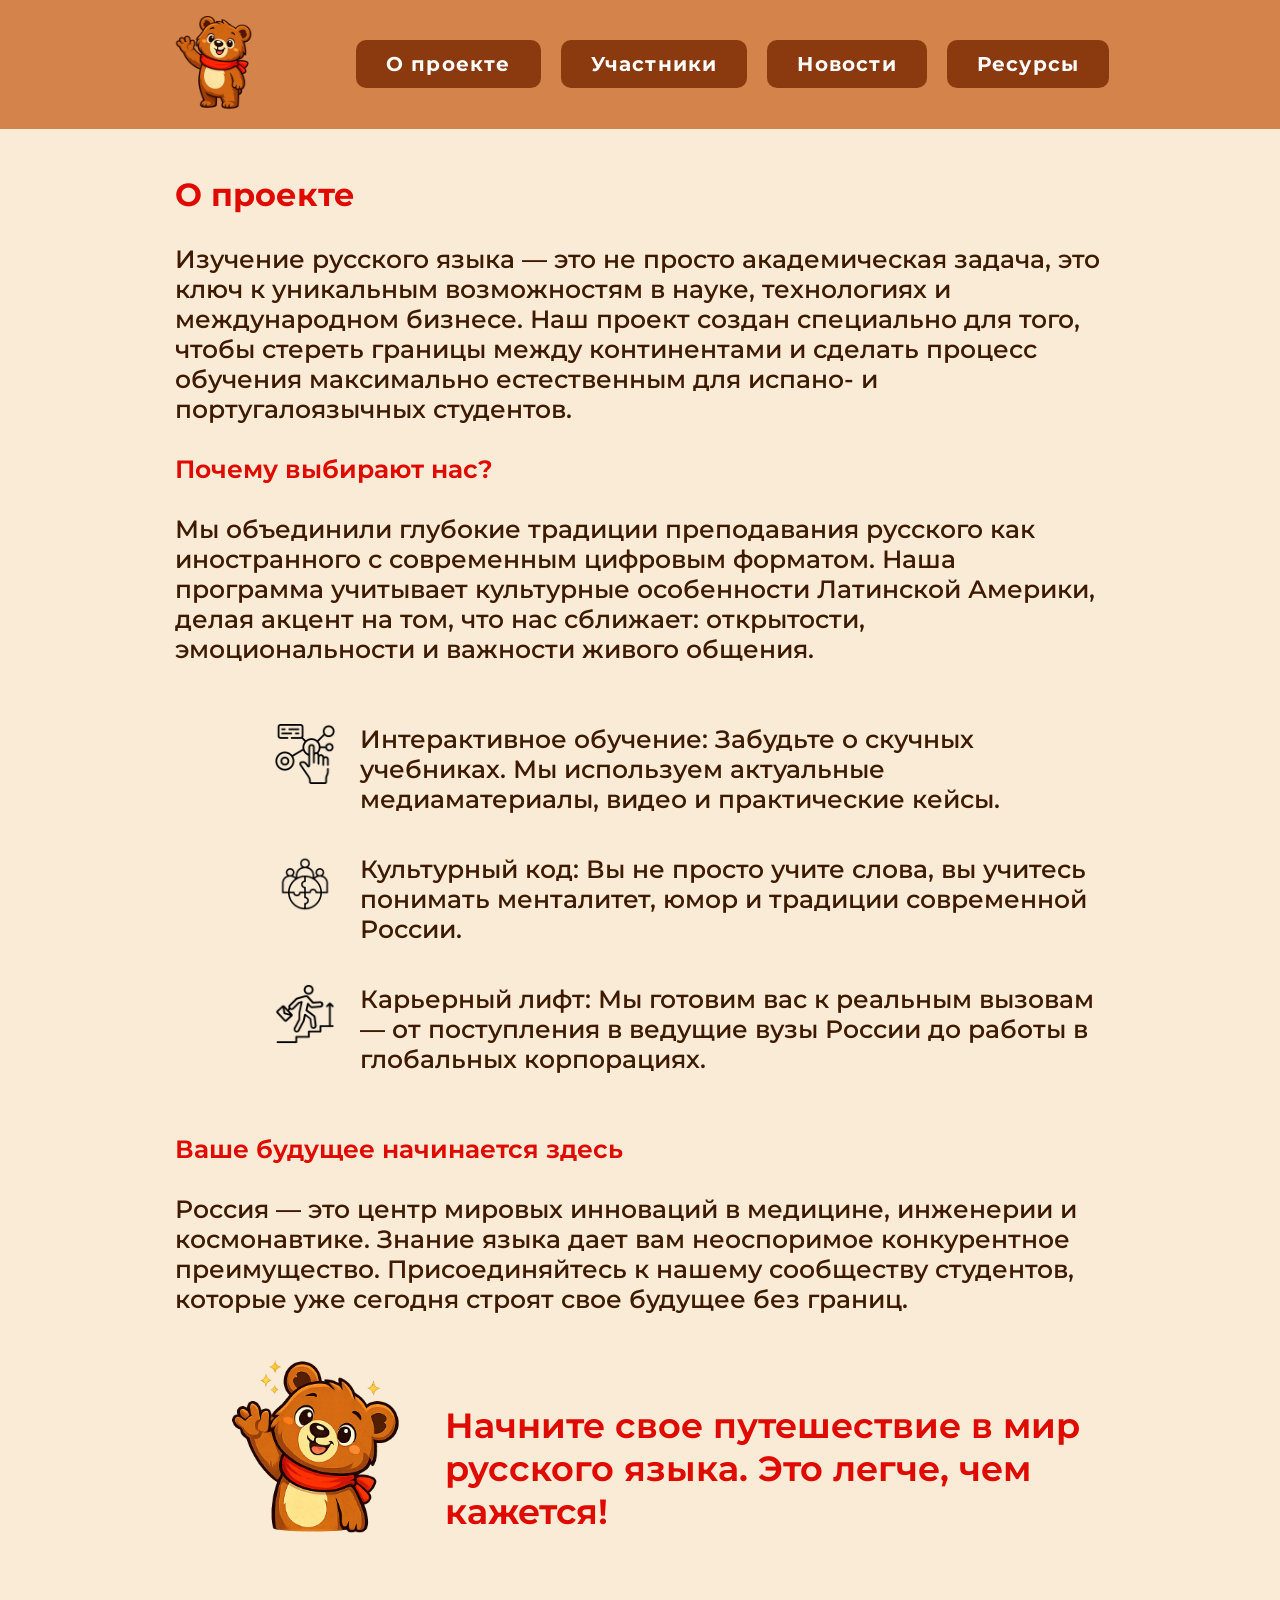
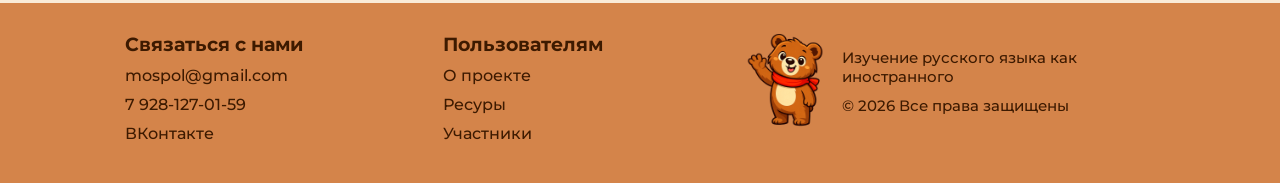
==== site/about-proj.html @ 947c4500 "doing page about-proj and refinement main page" ====
<!DOCTYPE html>
<html lang="en">

<head>
    <meta charset="UTF-8">
    <meta name="viewport" content="width=device-width, initial-scale=1.0">
    <title>О проекте</title>
    <link rel="stylesheet" href="styles.css">
</head>

<body>
    <header class="header">
        <div class="container">
            <nav class="header-nav">
                <a href="index.html" class="logo">
                    <img class="logo" src="images/логотип мишка.svg" alt="Ошибочка" width="85">
                </a>
                <ul class="menu">
                    <li><a href="about-proj.html" class="menu-button">О проекте</a></li>
                    <li><a href="members.html" class="menu-button">Участники</a></li>
                    <li><a href="news.html" class="menu-button">Новости</a></li>
                    <li><a href="resources.html" class="menu-button">Ресурсы</a></li>
                </ul>
            </nav>
        </div>
    </header>

    <main>
        <h1 class="about-h1">О проекте</h1>
        <p class="about-p">Изучение русского языка — это не просто академическая задача, это ключ к уникальным
            возможностям в науке, технологиях и международном бизнесе. Наш проект создан специально для того, чтобы
            стереть границы между континентами и сделать процесс обучения максимально естественным для испано- и
            португалоязычных студентов.</p>
        <h2 class="about">Почему выбирают нас?</h2>
        <p class="about-p">Мы объединили глубокие традиции преподавания русского как иностранного с современным цифровым
            форматом. Наша
            программа учитывает культурные особенности Латинской Америки, делая акцент на том, что нас сближает:
            открытости, эмоциональности и важности живого общения.</p>
        <div class="hight-combo-iconte">
            <div class="combo-iconte">
                <img class="icons" src="images/иконка1.svg" alt="Ошибочка">
                <p class="about-pp">Интерактивное обучение: Забудьте о скучных учебниках. Мы используем актуальные
                    медиаматериалы, видео и
                    практические кейсы.</p>
            </div>
            <div class="combo-iconte">
                <img class="icons" src="images/иконка2.svg" alt="Ошибочка">
                <p class="about-pp">Культурный код: Вы не просто учите слова, вы учитесь понимать менталитет, юмор и традиции
                    современной России.</p>
            </div>
            <div class="combo-iconte">
                <img class="icons" src="images/иконка3.svg" alt="Ошибочка">
                <p class="about-pp">Карьерный лифт: Мы готовим вас к реальным вызовам — от поступления в ведущие вузы России
                    до работы в глобальных корпорациях.</p>
            </div>
        </div>
        <h2 class="about">Ваше будущее начинается здесь</h2>
        <p class="about-p">Россия — это центр мировых инноваций в медицине, инженерии и космонавтике. Знание языка дает
            вам неоспоримое конкурентное преимущество. Присоединяйтесь к нашему сообществу студентов, которые уже
            сегодня строят свое будущее без границ.</p>
        <div class="combo-iconte">
            <img class="icons-logo" src="images/логотипОпроекте.svg" alt="Ошибочка">
            <h2 class="about-h2">Начните свое путешествие в мир русского языка. Это легче, чем кажется!</h2>
        </div>






    </main>

    <footer class="footer">
        <div class="container">
            <div class="footer-buttons">
                <ul class="contacts">
                    <li>
                        <h3 class="name">Связаться с нами</h3>
                    </li>
                    <li><a href="#" class="footer-contacts"> mospol@gmail.com </a></li>
                    <li><a href="#" class="footer-contacts"> 7 928-127-01-59 </a></li>
                    <li><a href="#" class="footer-contacts"> ВКонтакте </a></li>
                </ul>
                <ul class="for-users">
                    <li>
                        <h3 class="name-pages">Пользователям</h3>
                    </li>
                    <li><a href="about-proj.html" class="footer-pages"> О проекте </a></li>
                    <li><a href="resources.html" class="footer-pages"> Ресуры </a></li>
                    <li><a href="members.html" class="footer-pages"> Участники </a></li>
                </ul>
                <div class="footer-right-block">
                    <a href="index.html" class="logo">
                        <img class="logo" src="images/логотип мишка.svg" alt="Ошибочка" width="100">
                    </a>
                    <div class="logo-info">
                        <p>Изучение русского языка как иностранного</p>
                        <p>© 2026 Все права защищены</p>
                    </div>
                </div>

            </div>

        </div>

    </footer>
</body>

</html>
---- site/styles.css ----
@font-face {
    font-family: "Montserrat";
    src: url(fonts/Montserrat-VariableFont_wght.ttf) format("truetype-variations");
    font-weight: 100 900;
    font-style: normal;
    font-display: swap;
}
@font-face {
    font-family: "Montserrat";
    src: url(fonts/Montserrat-Italic-VariableFont_wght.ttf) format("truetype-variations");
    font-weight: 100 900;
    font-style: italic;
    font-display: swap;
}
/* Сброс всего автоматического падинга на сайте*/
* {
    margin: 0;
    padding: 0;
    box-sizing: border-box;
}
body {
    padding-top: 145px;
    background-color: antiquewhite;
}

/*Основной контейнер хэдэра*/
.header{
    background-color:#D4844A;
    position: fixed;
    top: 0;          
    left: 0;         
    width: 100%;     
    z-index: 1000;   
}

/*Второстепенный контейнер хэдэра(меняю размер)*/
.container{
    max-width: 1200px;
    margin: 0 auto;
    padding: 0px 10px;
}

/*Навигация хэдэра*/
.header-nav {
    display: flex; 
    justify-content: center;
    gap: 100px ;
    align-items: center;           
    padding: 10px 15px;
}
/*Настройки списка в навигации*/
.menu {
    display: flex;      /* Ссылки тоже выстраиваем в ряд */
    list-style: none;   /* Убираем маркеры (точки) */
    gap: 20px;          /* Расстояние между пунктами меню */
}

/* Оформляем ссылки в кнопки */
.menu-button {
    display:inline-block;
    padding: 12px 30px;
    background-color:#8B3A0F;
    color: #FFFFFF;
    border-radius: 10px;
    font-weight: 700;
    font-size: 20px;
    transition: all 0.3s ease;
    text-decoration: none;
    font-family: "Montserrat";
    letter-spacing: 1.2px;

}
/* Состояние при наведении мышки */
.menu-button:hover {
    background-color: #712E0B;
    color: #FFFFFF;           
    cursor: pointer; 
    transform: translateY(-2px); /* Кнопка слегка "подпрыгнет" вверх */
}

.logo{
    margin: 0;
    padding: 0;
}

/*Основная часть страницы*/
.main-img{
    display: block;
    margin-left: auto;
    margin-right: auto;
    max-width: 100%;

}

.main-banner {
    background-image: url("images/Главная-банер.svg");
    height: 550px;          
    width: calc(100% - 450px);
    margin: 0 auto;
    background-size: cover;    
    background-position: center;
    box-sizing: border-box;
    padding-top: 250px;
    opacity: 95%;
    border-radius: 10px;

}


.main-banner h1 {
    font-family: "Montserrat";
    color: #FFFFFF;      
    font-size: 50px;     
    max-width: 900px;    
    font-weight: 700;
    line-height: 1.3;    /* Расстояние между строками */
    text-shadow: 0px 7px 4px rgba(0,0,0,0.5);
    margin-left: 50px;
    text-align: left;
}

.main-p {
    font-family: "Montserrat";
    font-size: 25px;
    font-weight: 550;
    color: #3D1A00;
    display: flex;
    justify-content: center;
    padding-top: 30px;
    width: calc(100% - 450px);
    margin: 0 auto;
    
}

.footer{
    margin-top:60px;
    background-color: #D4844A;
    padding-top: 10px;
    padding-bottom: 20px;

}


.footer-buttons{
    display: flex;
    justify-content: left;
    gap: 140px;
    padding: 20px;
    margin-left: 55px;
}


.footer-right-block{
    display: flex;
    align-items: flex-start;

}

.footer-right-block a.logo img{
    display: block;
    position: relative;  
    top: -5px;
    width: 85%;
}

.logo-info{
    max-width: 300px;
    font-family: "Montserrat";
    font-size: 15px;
    font-weight: 500;
    color:#3D1A00;
    padding-top: 15px;
    display: flex;
    flex-direction: column;
    gap: 10px;
}

.contacts{
    font-family: "Montserrat";  
    color:#3D1A00;
    list-style: none;
    display: flex;
    flex-direction: column; 
    gap: 10px;              
    padding: 0;           
    margin: 0;
}

.for-users{
    font-family: "Montserrat";
    color:#3D1A00;
    list-style: none;
    display: flex;
    flex-direction: column; 
    gap: 10px;              
    padding: 0;           
    margin: 0;
}


.footer-contacts, .footer-pages{
    text-decoration: none;
    color:#3D1A00;
    font-weight: 500;
    transition: 0,3;
}

.footer-pages:hover{
    color: #8B1E19;

}

.footer-contacts:hover{
    color: #8B1E19;

}


/*Контен "О проекте" */

.about-h1{
    font-family: "Montserrat";
    font-size: 32px;
    font-weight: 700;
    color: #DF0A00;
    justify-content: left;
    padding-top: 30px;
    width: calc(100% - 350px);
    margin: 0 auto;
}


.about{
    font-family: "Montserrat";
    font-size: 25px;
    font-weight: 650;
    color: #DF0A00;
    justify-content: left;
    padding-top: 30px;
    width: calc(100% - 350px);
    margin: 0 auto;
}

.about-p {
    font-family: "Montserrat";
    font-size: 25px;
    font-weight: 550;
    color: #3D1A00;
    justify-content: center;
    padding-top: 30px;
    width: calc(100% - 350px);
    margin: 0 auto;
    
}

.about-pp {
    font-family: "Montserrat";
    font-size: 25px; 
    font-weight: 550;
    color: #3D1A00;
    margin: 0;          
    padding-top: 0;  
    width: auto;        
    display: block;     
}

.combo-iconte {
    display: flex;
    align-items: flex-start;
    width: calc(100% - 350px);
    margin: 0 auto;
    padding-top: 40px;
}

.icons {
    width: 60px;        
    height: auto;
    margin-right: 25px;
    flex-shrink: 0;
}

.hight-combo-iconte{
    margin-top: 20px;
    margin-bottom: 30px;
    margin-left: 100px;
}

.icons-logo{
    width: 180px;
    margin-left: 50px ;
}

.about-h2{
    font-family: "Montserrat";
    font-size: 35px;
    font-weight: 650;
    color: #DF0A00;
    padding-top: 50px;
    padding-left: 40px;
    max-width:900px ;

}
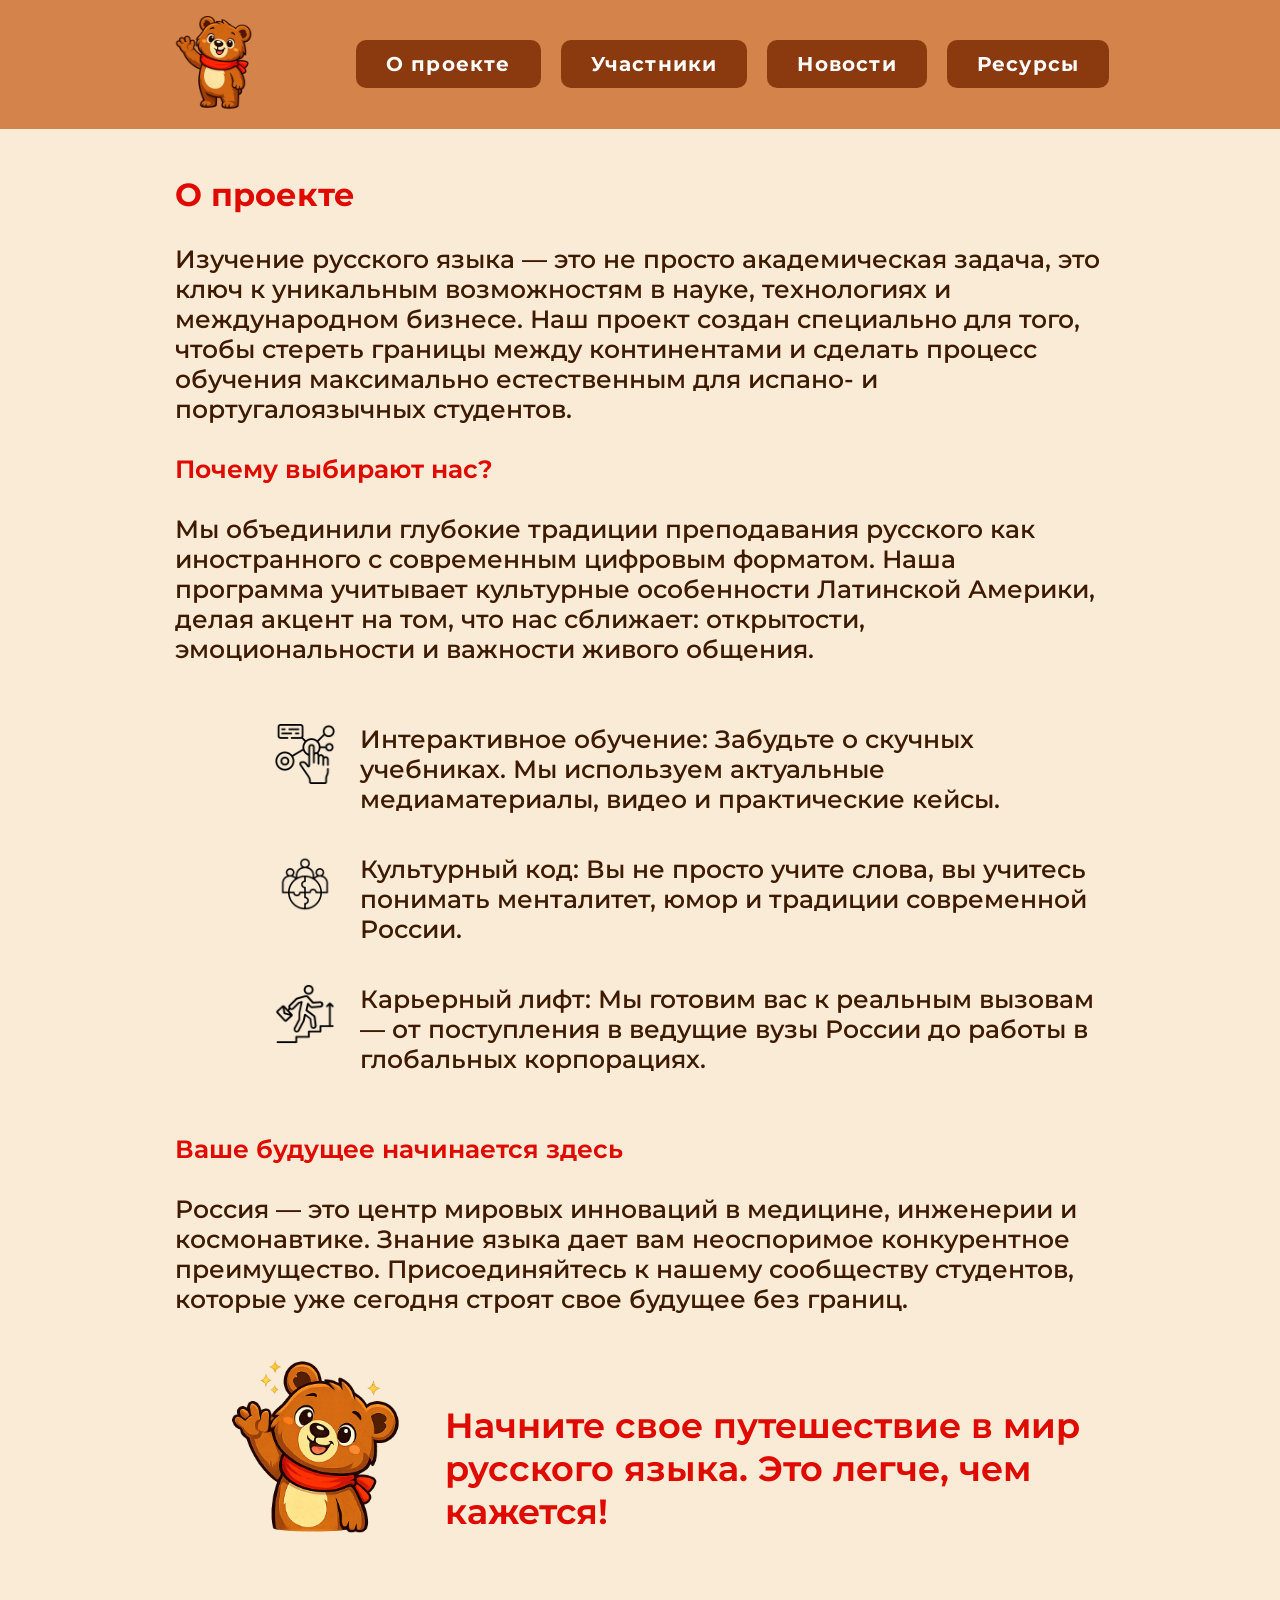
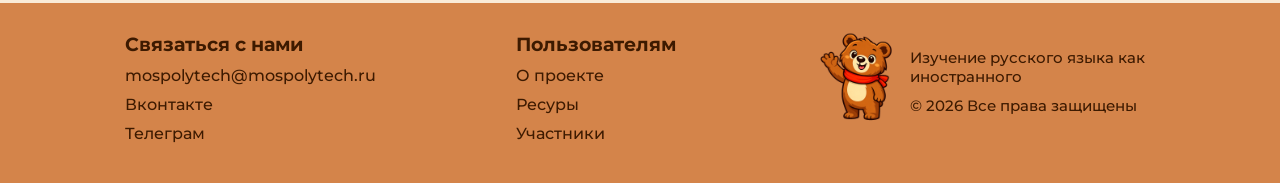
==== commit 92a2991d: "created a tg-bot and doing the reports" ====
--- a/site/about-proj.html
+++ b/site/about-proj.html
@@ -77,9 +77,9 @@
                     <li>
                         <h3 class="name">Связаться с нами</h3>
                     </li>
-                    <li><a href="#" class="footer-contacts"> mospol@gmail.com </a></li>
-                    <li><a href="#" class="footer-contacts"> 7 928-127-01-59 </a></li>
-                    <li><a href="#" class="footer-contacts"> ВКонтакте </a></li>
+                    <li><a href="mailto:mospolytech@mospolytech.ru" class="footer-contacts"> mospolytech@mospolytech.ru </a></li>
+                    <li><a href="https://vk.com/moscowpolytech" class="footer-contacts"> Вконтакте </a></li>
+                    <li><a href="https://t.me/learn_rus_like_foreg_bot" class="footer-contacts"> Телеграм </a></li>
                 </ul>
                 <ul class="for-users">
                     <li>
--- a/site/styles.css
+++ b/site/styles.css
@@ -93,7 +93,7 @@
 }
 
 .main-banner {
-    background-image: url("images/Главная-банер.svg");
+    background-image: url("images/banermain.svg");
     height: 550px;          
     width: calc(100% - 450px);
     margin: 0 auto;
@@ -299,4 +299,153 @@
     padding-left: 40px;
     max-width:900px ;
 
+}
+
+/*Контен "Ресурсы" */
+
+.references{
+    display: block;
+    font-family: "Montserrat";
+    font-size: 25px;
+    font-weight: 550;
+    color: #3D1A00;
+    justify-content: center;
+    padding-top: 20px;
+    width: calc(100% - 350px);
+    margin: 0 auto;
+    transition: 0,3;
+    
+}
+.references:hover{
+    color:#DF0A00;
+}
+
+
+/*Контен "Участники" */
+
+.members-h1{
+    font-family: "Montserrat";
+    font-size: 32px;
+    font-weight: 700;
+    color: #DF0A00;
+    justify-content: left;
+    padding-top: 30px;
+    padding-bottom: 50px;
+    width: calc(100% - 350px);
+    margin: 0 auto;
+}
+
+.member-box{
+    display: flex;
+    width: calc(100% - 350px);
+    justify-content: center;
+    margin: 0 auto;
+    padding-bottom: 50px;
+}
+
+.member-foto{
+    width: 230px;
+}
+
+.resume{
+    padding-left: 30px;
+    padding-top: 40px;
+}
+
+.fio{
+    font-family: "Montserrat";
+    font-size: 28px;
+    font-weight: 650;
+    color: #DF0A00;
+    justify-content: center;
+    padding-bottom: 20px;
+}
+
+.info_member{
+    font-family: "Montserrat";
+    font-size: 25px;
+    font-weight: 550;
+    color: #3D1A00;
+}
+
+/*Контен "Новости" */
+
+.news-h1{
+    font-family: "Montserrat";
+    font-size: 32px;
+    font-weight: 700;
+    color: #DF0A00;
+    justify-content: left;
+    padding-top: 30px;
+    padding-bottom: 30px;
+    width: calc(100% - 350px);
+    margin: 0 auto;
+}
+
+.dashboard{
+    background-color: #F3DEC6;
+    border-radius: 20px;
+    padding: 40px;
+    width: calc(100% - 350px);
+    margin: 0 auto;
+    margin-bottom: 30px;
+}
+
+.avatarname{
+    display: flex;
+}
+
+.avatar{
+    width: 60px;
+    
+}
+
+.name-user{
+    padding-left: 10px;
+    padding-top: 7px;
+}
+
+.user{
+    font-family: "Montserrat";
+    font-size: 18px;
+    font-weight: 650;
+    color: #DF0A00;
+    padding-bottom: 3px;
+}
+
+.date-posting{
+    font-family: "Montserrat";
+    font-size: 16px;
+    font-weight: 600;
+    color: #8B1E19;
+    padding-left: 2px;
+
+}
+
+.fotos-post-img{
+    padding-left: 10px;
+}
+
+.fotos-post{
+    padding-top: 20px;
+}
+
+.text-post{
+    font-family: "Montserrat";
+    font-size: 20px;
+    font-weight: 550;
+    color: #8B1E19;
+    justify-content: center;
+    padding-top: 10px;
+    margin: 0 auto;
+    padding-left: 9px;
+
+}
+
+.divider{
+    border: none;
+    border-top: 3px solid #E1B08C;
+    margin-top: 30px;
+    width: 100%;
+
 }
